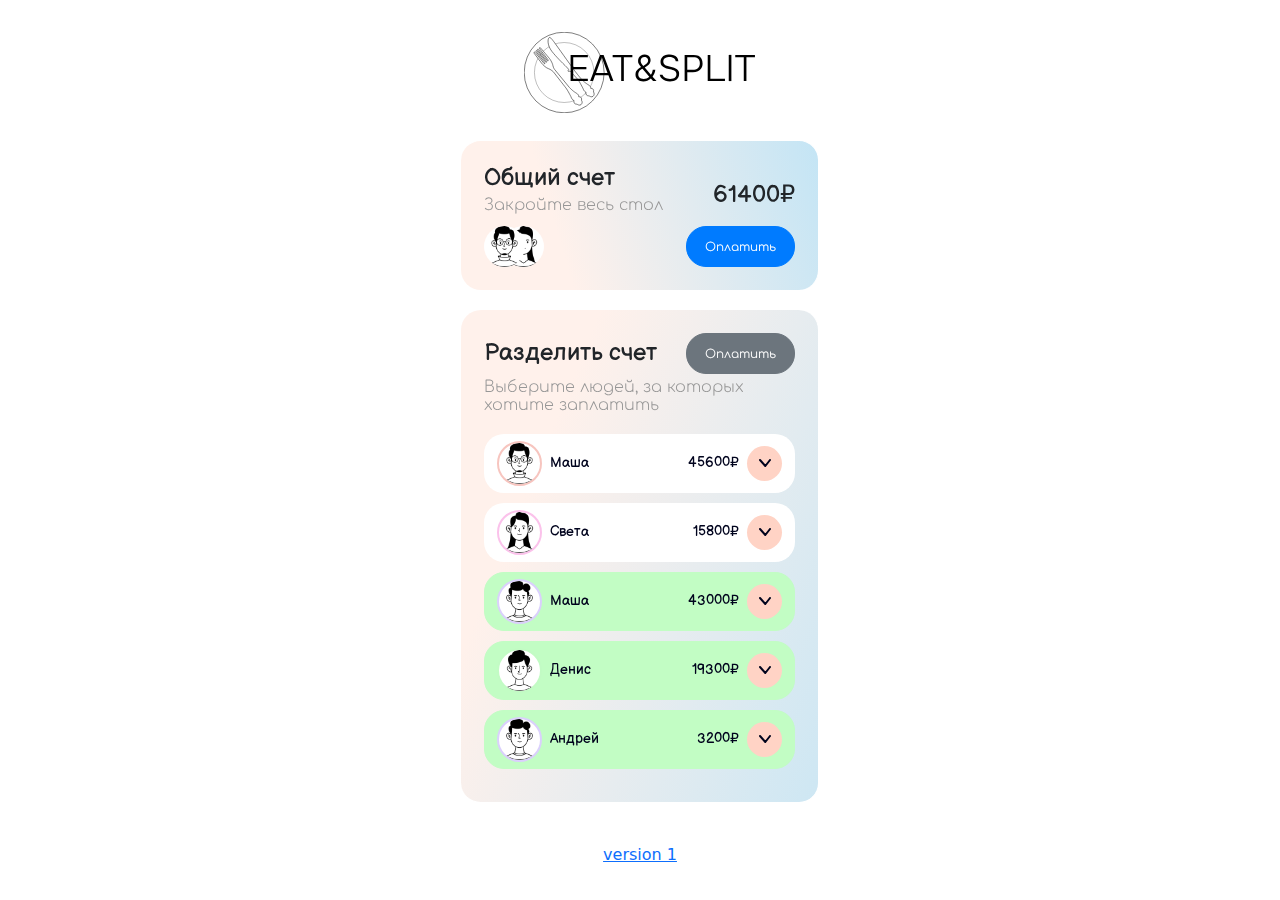
==== index-v2.html @ 1e6555fd "Add order details and two versions of the index page" ====
<!doctype html>
  <html lang="ru">
    <head>
      <meta charset="utf-8">
      <meta name="viewport" content="width=device-width, initial-scale=1">
      <meta name="description" content="">
      <meta name="author" content="">
      <meta name="generator" content="">
      <title>QR pay</title>

      <link rel="canonical" href="https://getbootstrap.su/docs/5.0/examples/pricing/">
      <!-- Bootstrap core CSS -->
      <link href="./src/bootstrap-5.0.2-dist/bootstrap.css" rel="stylesheet" crossorigin="anonymous">
  </head>
  <body>
    <div class="container py-3">
      <div class="pricing-header p-3 pb-md-4 mx-auto">
        <div class="img-logo">
          <img
            src="./src/img/-02.svg"
            />
        </div>
        <div class="card-total-amount">
          <div class="card-amount-total-body">
            <div class="row justify-content-between">
              <div class="col-auto">
                <h1 class="card-title">Общий счет</h1>
                <h2 class="card-subtitle">Закройте весь стол</h2>
              </div>
              <div class="col-auto align-self-center">
                <h1 class="amount align-middle" id="common-amount"></h1>
              </div>
            </div>
            <div class="row justify-content-between">
              <div class="col-auto">
                <div class="row" id="row-clients-icons"></div>
              </div>
              <div class="col-auto align-self-center">
                <button type="button" class="btn btn-primary" id="common-payment-button"><p>Оплатить</p></button>
              </div>
            </div>
          </div>
        </div>
        <div class="card-split-amount" id="split-block">
          <div>
            <div class="sticky-header card-amount-total-body" id="sticky-header">
                <div class="row justify-content-between">
                    <div class="col-auto align-self-center">
                        <h1 class="card-title">Разделить счет</h1>
                    </div>
                    <div class="col-auto">
                        <button type="button" class="btn btn-secondary-v2" id="split-payment-button"><p>Оплатить</p></button>   
                    </div>
                </div>
                <h2 class="card-subtitle-v2">Выберите людей, за которых хотите заплатить</h2> 
            </div>  
            <div class="card-amount-total-body card-order-list">
                <div id="card-split"></div>
            </div>
          </div>
        </div>
      </div>
    </div>
    <div id="dark-background" class="background-transparent"></div>
    <div id="bottom-panel" class="bottom-panel"></div>
    <a href="./index.html" class="link-primary d-flex align-self-center justify-content-center">version 1</a>
  </body>
  <script type="module" src="./js/index.js"></script>
</html>
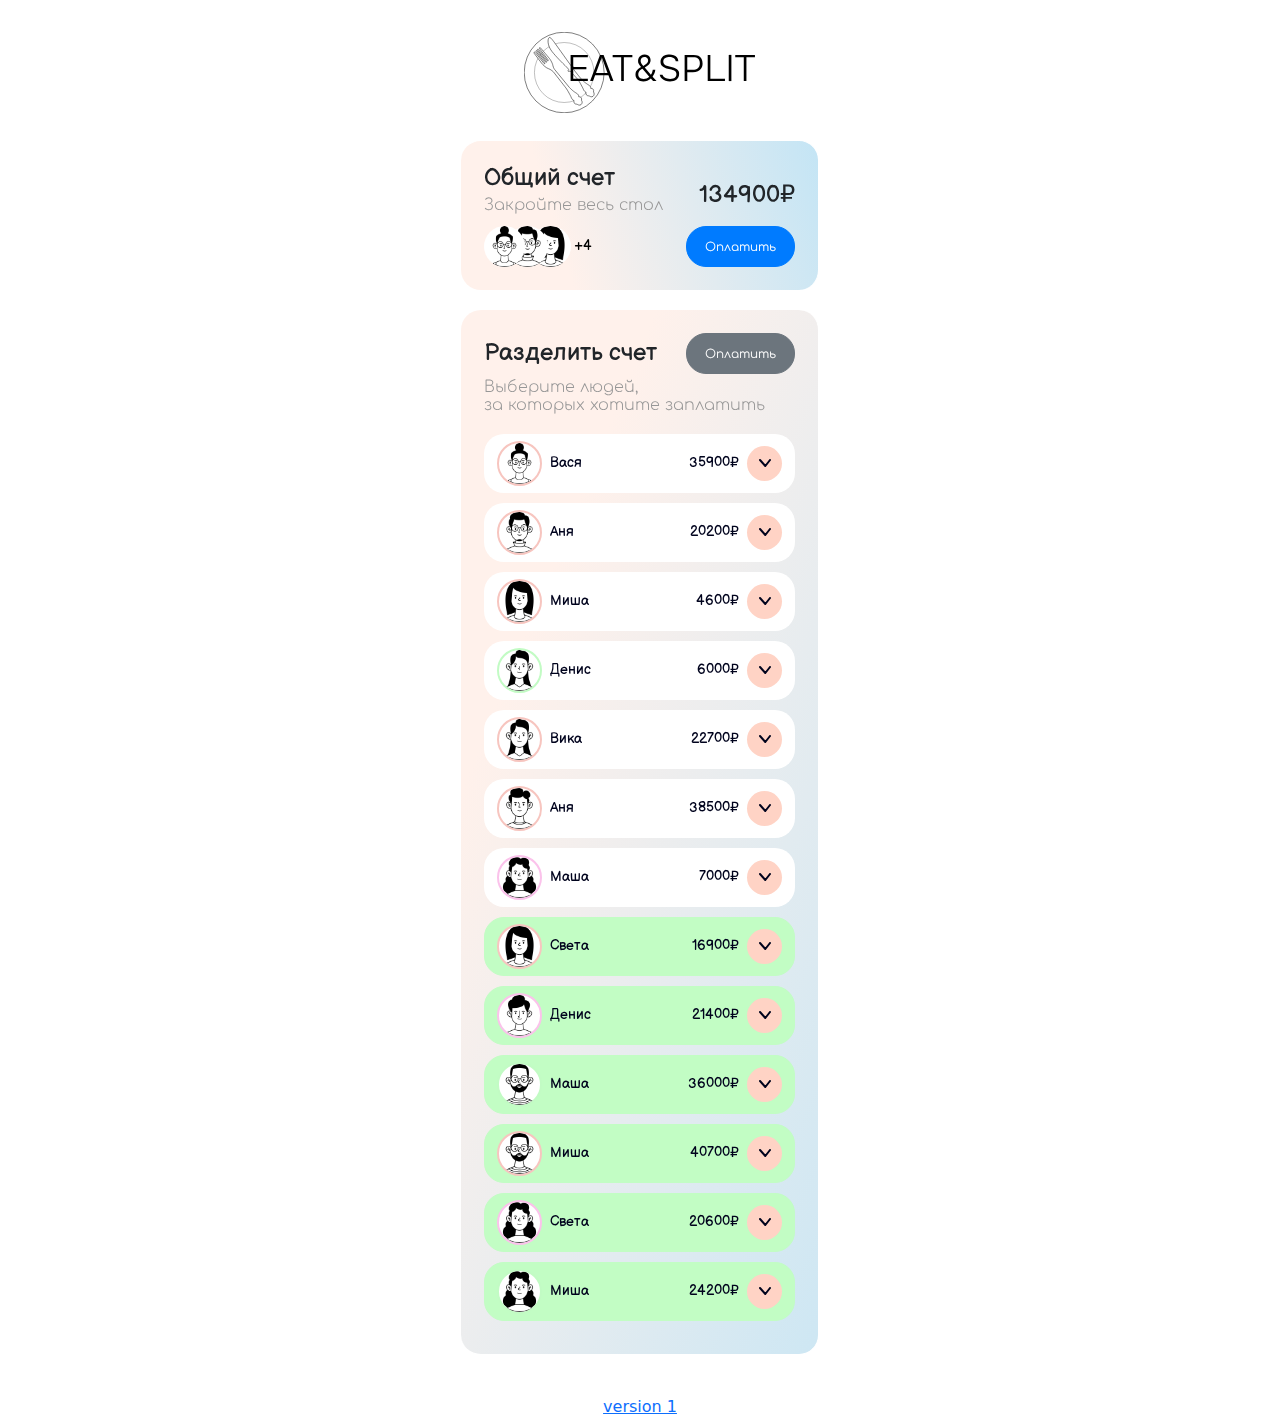
==== commit ba68f6fd: "Fix adaptive layout" ====
--- a/index-v2.html
+++ b/index-v2.html
@@ -52,7 +52,7 @@
                         <button type="button" class="btn btn-secondary-v2" id="split-payment-button"><p>Оплатить</p></button>   
                     </div>
                 </div>
-                <h2 class="card-subtitle-v2">Выберите людей, за которых хотите заплатить</h2> 
+                <h2 class="card-subtitle-v2">Выберите людей, <br> за которых хотите заплатить</h2> 
             </div>  
             <div class="card-amount-total-body card-order-list">
                 <div id="card-split"></div>
